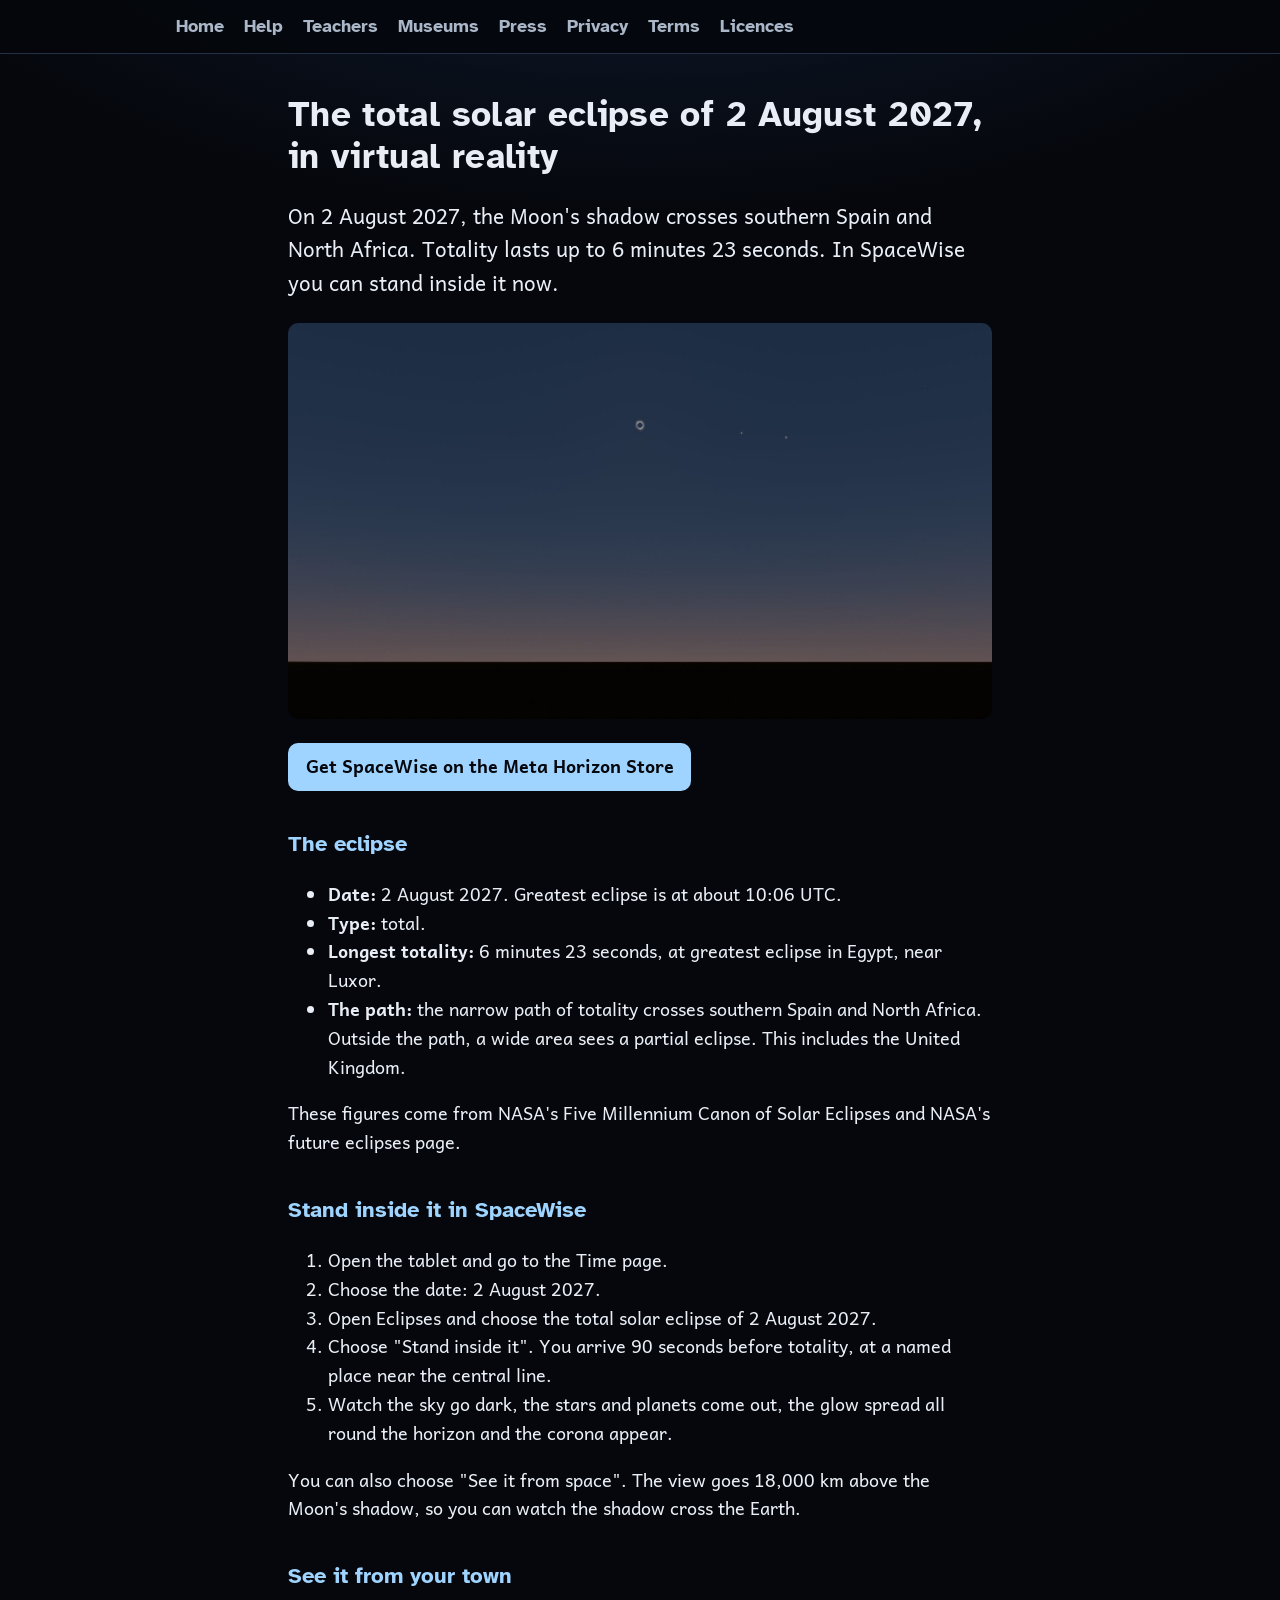
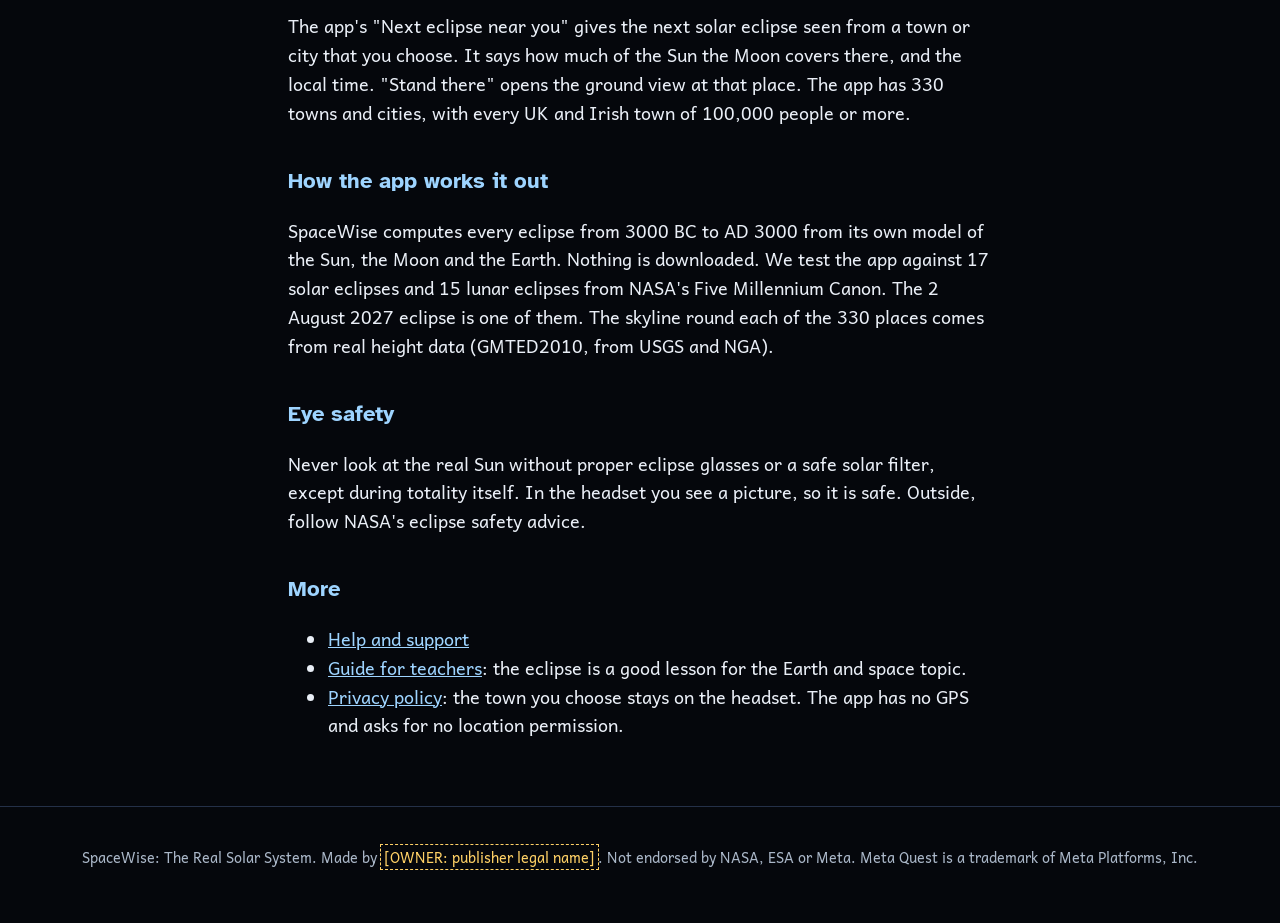
==== eclipse-2027.html @ a8910cf2 "SpaceWise website" ====
<!doctype html>
<html lang="en-GB">
<head>
<meta charset="utf-8">
<meta name="viewport" content="width=device-width, initial-scale=1">
<title>The total solar eclipse of 2 August 2027 | SpaceWise</title>
<meta name="description" content="SpaceWise: The Real Solar System, for Meta Quest. The real solar system at its true size and in true time. For ages 10 and up. No ads, no chat, no data collected.">
<link rel="stylesheet" href="style.css">
</head>
<body>
<header><nav><a href="index.html">Home</a> <a href="support.html">Help</a> <a href="teachers.html">Teachers</a> <a href="museums.html">Museums</a> <a href="press.html">Press</a> <a href="privacy.html">Privacy</a> <a href="terms.html">Terms</a> <a href="open-licences.html">Licences</a></nav></header>
<main>
<h1>The total solar eclipse of 2 August 2027, in virtual reality</h1>
<p class="lede">On 2 August 2027, the Moon's shadow crosses southern Spain and North Africa. Totality lasts up to 6 minutes 23 seconds. In SpaceWise you can stand inside it now.</p>

<p><img class="hero" src="img/shot_eclipse.jpg" alt="The ground view of a total solar eclipse at totality."></p>
<p><a class="store" href="https://www.meta.com/experiences/1422848437569079/">Get SpaceWise on the Meta Horizon Store</a></p>

<h2>The eclipse</h2>
<ul>
<li><strong>Date:</strong> 2 August 2027. Greatest eclipse is at about 10:06 UTC.</li>
<li><strong>Type:</strong> total.</li>
<li><strong>Longest totality:</strong> 6 minutes 23 seconds, at greatest eclipse in Egypt, near Luxor.</li>
<li><strong>The path:</strong> the narrow path of totality crosses southern Spain and North Africa. Outside the path, a wide area sees a partial eclipse. This includes the United Kingdom.</li>
</ul>
<p>These figures come from NASA's Five Millennium Canon of Solar Eclipses and NASA's future eclipses page.</p>
<h2>Stand inside it in SpaceWise</h2>
<ol>
<li>Open the tablet and go to the Time page.</li>
<li>Choose the date: 2 August 2027.</li>
<li>Open Eclipses and choose the total solar eclipse of 2 August 2027.</li>
<li>Choose "Stand inside it". You arrive 90 seconds before totality, at a named place near the central line.</li>
<li>Watch the sky go dark, the stars and planets come out, the glow spread all round the horizon and the corona appear.</li>
</ol>
<p>You can also choose "See it from space". The view goes 18,000 km above the Moon's shadow, so you can watch the shadow cross the Earth.</p>
<h2>See it from your town</h2>
<p>The app's "Next eclipse near you" gives the next solar eclipse seen from a town or city that you choose. It says how much of the Sun the Moon covers there, and the local time. "Stand there" opens the ground view at that place. The app has 330 towns and cities, with every UK and Irish town of 100,000 people or more.</p>
<h2>How the app works it out</h2>
<p>SpaceWise computes every eclipse from 3000 BC to AD 3000 from its own model of the Sun, the Moon and the Earth. Nothing is downloaded. We test the app against 17 solar eclipses and 15 lunar eclipses from NASA's Five Millennium Canon. The 2 August 2027 eclipse is one of them. The skyline round each of the 330 places comes from real height data (GMTED2010, from USGS and NGA).</p>
<h2>Eye safety</h2>
<p>Never look at the real Sun without proper eclipse glasses or a safe solar filter, except during totality itself. In the headset you see a picture, so it is safe. Outside, follow NASA's eclipse safety advice.</p>
<h2>More</h2>
<ul>
<li><a href="support.html">Help and support</a></li>
<li><a href="teachers.html">Guide for teachers</a>: the eclipse is a good lesson for the Earth and space topic.</li>
<li><a href="privacy.html">Privacy policy</a>: the town you choose stays on the headset. The app has no GPS and asks for no location permission.</li>
</ul>
</main>
<footer><p>SpaceWise: The Real Solar System. Made by <mark class="owner">[OWNER: publisher legal name]</mark>. Not endorsed by NASA, ESA or Meta. Meta Quest is a trademark of Meta Platforms, Inc.</p></footer>
</body>
</html>
---- style.css ----
/* SpaceWise store website. Self-hosted fonts, no third-party requests. */
/* Headings: Atkinson Hyperlegible. Body: Andika, whose zero has no slash (children
   read a slashed zero as a mistake; round 1 review). */
@font-face {
	font-family: "Andika";
	src: url("fonts/Andika-Regular.ttf") format("truetype");
	font-weight: 400;
	font-display: swap;
}
@font-face {
	font-family: "Andika";
	src: url("fonts/Andika-Bold.ttf") format("truetype");
	font-weight: 700;
	font-display: swap;
}
@font-face {
	font-family: "Atkinson Hyperlegible";
	src: url("fonts/AtkinsonHyperlegible-Bold.ttf") format("truetype");
	font-weight: 700;
	font-display: swap;
}

:root {
	--bg: #05070c;
	--panel: #0e1320;
	--text: #e9eef6;
	--muted: #aab7c8;
	--accent: #9ed4ff;
	--rule: #243048;
	--owner: #ffd166;
}

* { box-sizing: border-box; }

html { background: var(--bg); }

body {
	margin: 0;
	background: radial-gradient(1200px 600px at 50% -200px, #122038 0%, var(--bg) 70%) no-repeat, var(--bg);
	color: var(--text);
	font-family: "Andika", system-ui, sans-serif;
	font-size: 1.125rem;
	line-height: 1.6;
}

header {
	position: sticky;
	top: 0;
	background: rgba(5, 7, 12, 0.92);
	border-bottom: 1px solid var(--rule);
	z-index: 1;
}

nav {
	max-width: 60rem;
	margin: 0 auto;
	padding: 0.75rem 1rem;
	display: flex;
	flex-wrap: wrap;
	gap: 0.25rem 1.25rem;
}

nav a { color: var(--muted); text-decoration: none; font-weight: 700; }
nav a[aria-current="page"], nav a:hover { color: var(--text); }

main {
	max-width: 46rem;
	margin: 0 auto;
	padding: 2rem 1rem 3rem;
}

h1, h2, nav { font-family: "Atkinson Hyperlegible", "Andika", system-ui, sans-serif; }
h1 { font-size: 2.2rem; line-height: 1.2; letter-spacing: 0.01em; margin: 0.5rem 0 1rem; }
h2 { font-size: 1.4rem; margin: 2.2rem 0 0.6rem; color: var(--accent); }

a { color: var(--accent); }

.lede { font-size: 1.3rem; color: var(--text); }
a.store { display: inline-block; padding: 0.6rem 1.1rem; border-radius: 10px; background: var(--accent); color: var(--bg); font-weight: 700; text-decoration: none; }

img { max-width: 100%; height: auto; border-radius: 10px; display: block; }
img.hero { margin: 1.5rem 0; }

.gallery {
	display: grid;
	grid-template-columns: repeat(auto-fit, minmax(13rem, 1fr));
	gap: 0.75rem;
	margin: 1.5rem 0;
}

table { border-collapse: collapse; width: 100%; margin: 1rem 0; font-size: 1rem; }
th, td { border: 1px solid var(--rule); padding: 0.5rem 0.7rem; text-align: left; vertical-align: top; }
th { background: var(--panel); }

mark.owner { background: transparent; color: var(--owner); outline: 1px dashed var(--owner); padding: 0 0.2em; }

footer {
	border-top: 1px solid var(--rule);
	color: var(--muted);
	font-size: 0.9rem;
	text-align: center;
	padding: 1.5rem 1rem 2.5rem;
}

@media (max-width: 30rem) {
	body { font-size: 1.05rem; }
	h1 { font-size: 1.8rem; }
}

/* Round 9: worksheets print without the menu and the footer. */
@media print {
	nav, footer { display: none; }
}
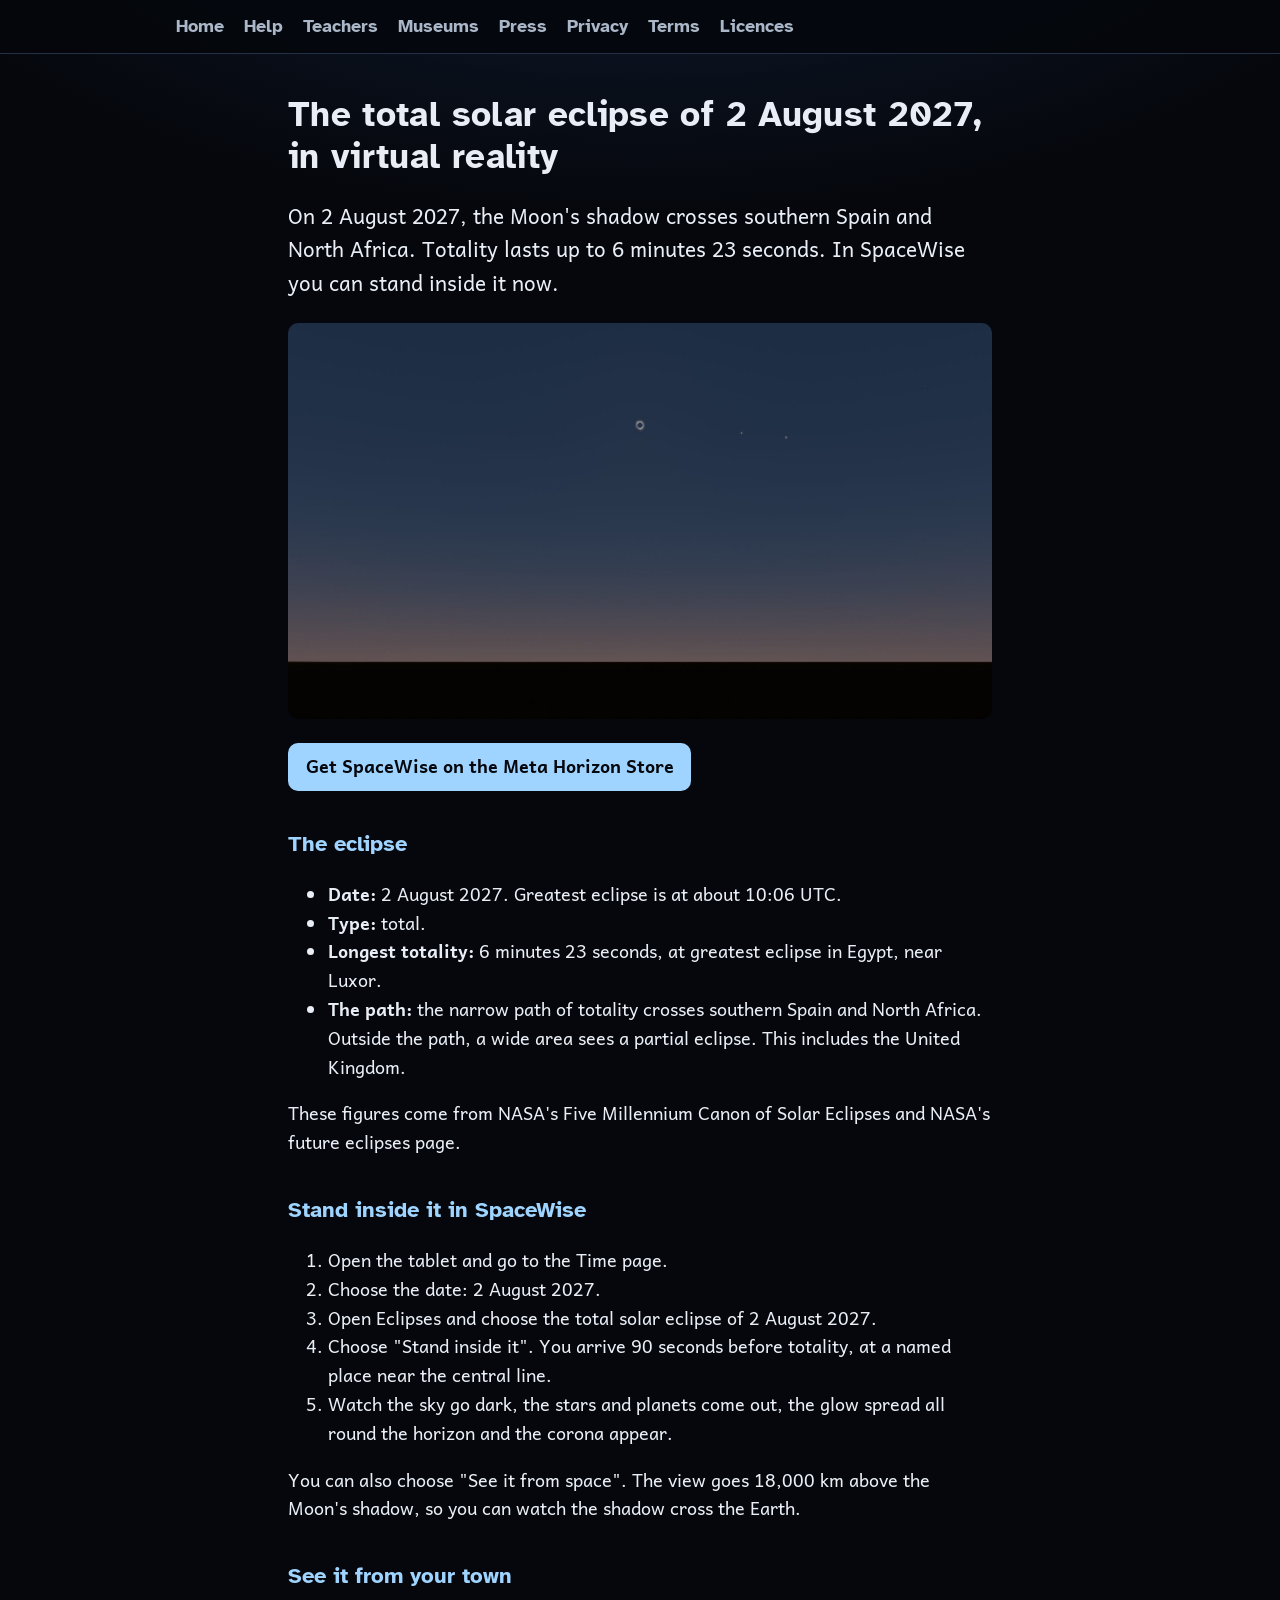
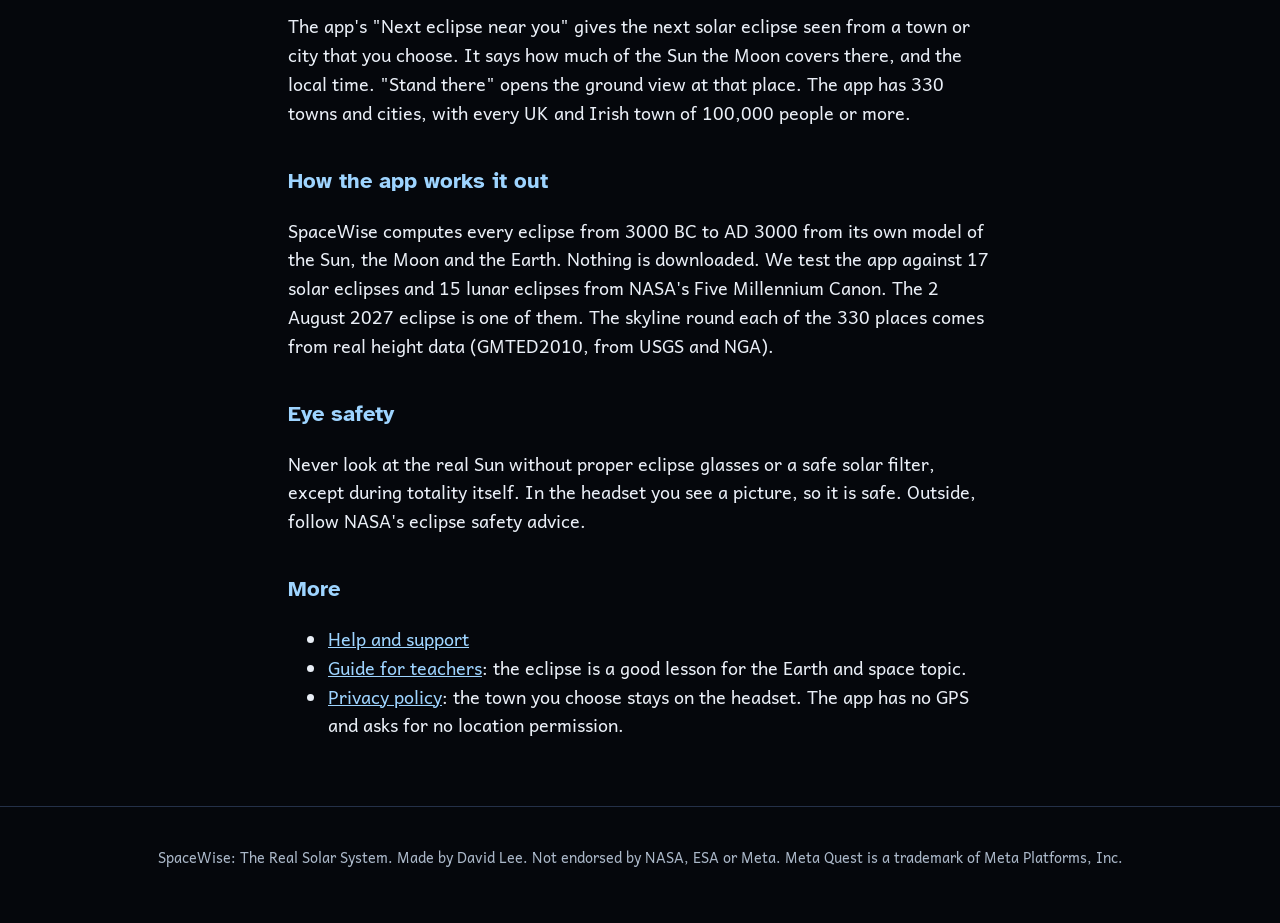
==== commit e5996596: "SpaceWise website" ====
--- a/eclipse-2027.html
+++ b/eclipse-2027.html
@@ -46,6 +46,6 @@
 <li><a href="privacy.html">Privacy policy</a>: the town you choose stays on the headset. The app has no GPS and asks for no location permission.</li>
 </ul>
 </main>
-<footer><p>SpaceWise: The Real Solar System. Made by <mark class="owner">[OWNER: publisher legal name]</mark>. Not endorsed by NASA, ESA or Meta. Meta Quest is a trademark of Meta Platforms, Inc.</p></footer>
+<footer><p>SpaceWise: The Real Solar System. Made by David Lee. Not endorsed by NASA, ESA or Meta. Meta Quest is a trademark of Meta Platforms, Inc.</p></footer>
 </body>
 </html>
